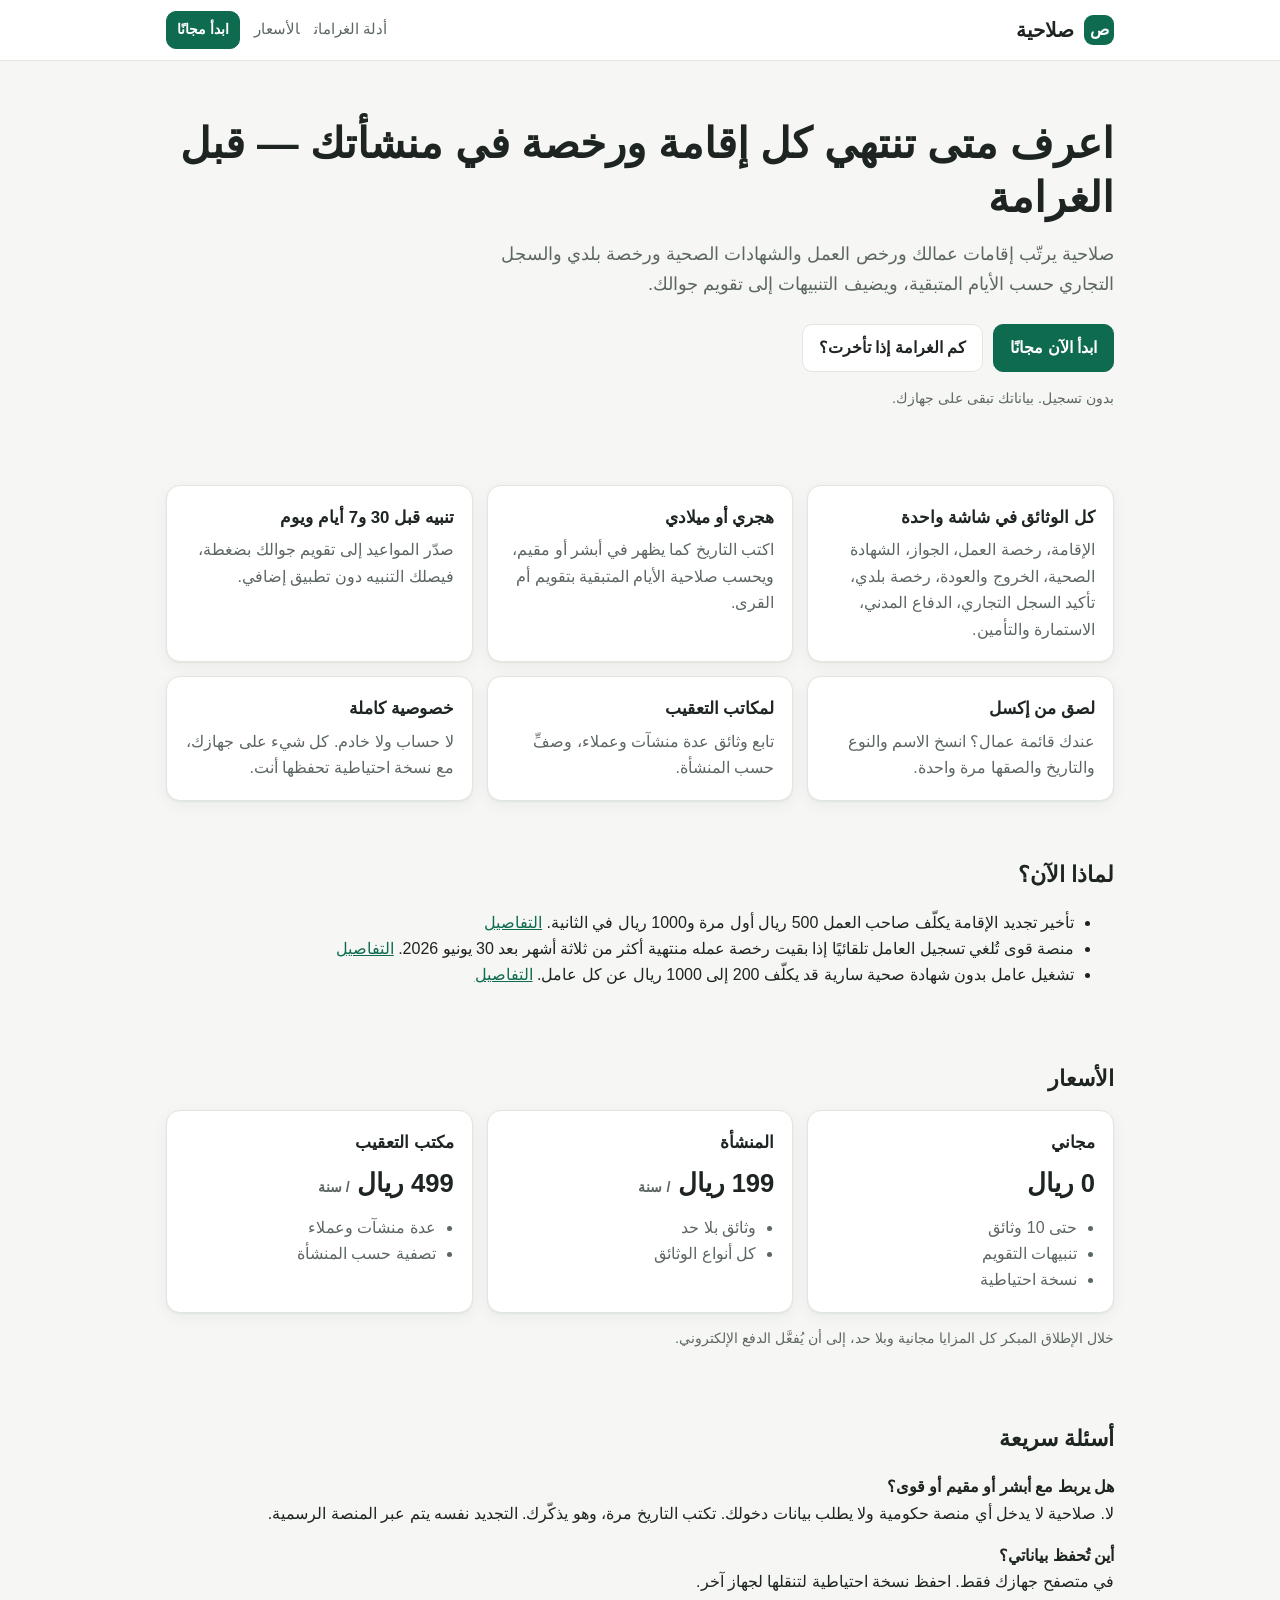
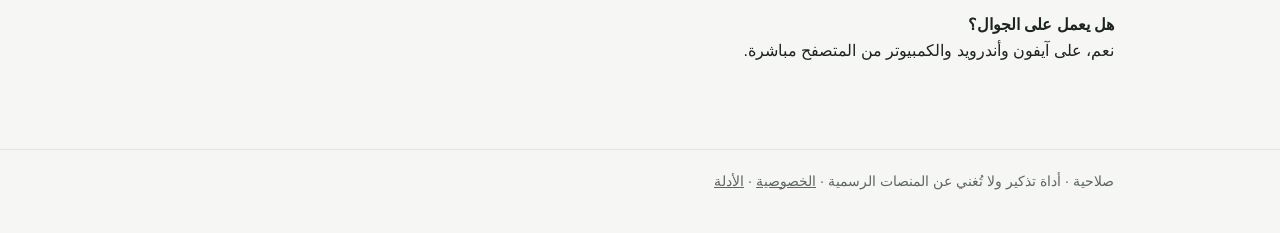
==== index.html @ 32a8ce6b "Salahiya MVP: document-expiry tracker for Saudi establishments Local-first static web app: documents" ====
<!doctype html>
<html lang="ar" dir="rtl">
<head>
<meta charset="utf-8">
<meta name="viewport" content="width=device-width, initial-scale=1">
<meta http-equiv="Content-Security-Policy" content="default-src 'self'; script-src 'self'; style-src 'self'; img-src 'self' data:; connect-src 'none'; object-src 'none'; base-uri 'none'; form-action 'none'">
<title>صلاحية — برنامج تنبيه انتهاء الإقامات والوثائق للمنشآت</title>
<meta name="description" content="تابع إقامات عمالك ورخص العمل والشهادات الصحية ورخصة بلدي والسجل التجاري في شاشة واحدة، مع تنبيهات في تقويم جوالك قبل الانتهاء. مجاني، وبياناتك تبقى على جهازك.">
<link rel="canonical" href="https://ajxzxn.github.io/salahiya/">
<meta property="og:title" content="صلاحية — قبل أن تنتهي الإقامة وتأتي الغرامة">
<meta property="og:description" content="كل وثائق منشأتك وعمالها مرتبة حسب الأيام المتبقية، مع تنبيهات في التقويم.">
<meta property="og:type" content="website">
<meta property="og:url" content="https://ajxzxn.github.io/salahiya/">
<link rel="icon" href="assets/icon.svg" type="image/svg+xml">
<link rel="stylesheet" href="assets/style.css">
</head>
<body>
<header class="top"><div class="wrap">
  <a class="logo" href="./"><span class="mark" aria-hidden="true">ص</span>صلاحية</a>
  <nav class="top"><a href="guides/" class="hide-sm">أدلة الغرامات</a><a href="#pricing" class="hide-sm">الأسعار</a><a class="btn primary small" href="app.html">ابدأ مجانًا</a></nav>
</div></header>

<main class="wrap">
  <section class="hero">
    <h1>اعرف متى تنتهي كل إقامة ورخصة في منشأتك — قبل الغرامة</h1>
    <p class="lead">صلاحية يرتّب إقامات عمالك ورخص العمل والشهادات الصحية ورخصة بلدي والسجل التجاري حسب الأيام المتبقية، ويضيف التنبيهات إلى تقويم جوالك.</p>
    <div class="cta-row"><a class="btn primary" href="app.html">ابدأ الآن مجانًا</a><a class="btn" href="guides/">كم الغرامة إذا تأخرت؟</a></div>
    <p class="note">بدون تسجيل. بياناتك تبقى على جهازك.</p>
  </section>

  <div class="grid3">
    <div class="card"><h3>كل الوثائق في شاشة واحدة</h3><p>الإقامة، رخصة العمل، الجواز، الشهادة الصحية، الخروج والعودة، رخصة بلدي، تأكيد السجل التجاري، الدفاع المدني، الاستمارة والتأمين.</p></div>
    <div class="card"><h3>هجري أو ميلادي</h3><p>اكتب التاريخ كما يظهر في أبشر أو مقيم، ويحسب صلاحية الأيام المتبقية بتقويم أم القرى.</p></div>
    <div class="card"><h3>تنبيه قبل 30 و7 أيام ويوم</h3><p>صدّر المواعيد إلى تقويم جوالك بضغطة، فيصلك التنبيه دون تطبيق إضافي.</p></div>
    <div class="card"><h3>لصق من إكسل</h3><p>عندك قائمة عمال؟ انسخ الاسم والنوع والتاريخ والصقها مرة واحدة.</p></div>
    <div class="card"><h3>لمكاتب التعقيب</h3><p>تابع وثائق عدة منشآت وعملاء، وصفِّ حسب المنشأة.</p></div>
    <div class="card"><h3>خصوصية كاملة</h3><p>لا حساب ولا خادم. كل شيء على جهازك، مع نسخة احتياطية تحفظها أنت.</p></div>
  </div>

  <section class="block">
    <h2>لماذا الآن؟</h2>
    <ul>
      <li>تأخير تجديد الإقامة يكلّف صاحب العمل 500 ريال أول مرة و1000 ريال في الثانية. <a href="guides/iqama-renewal-fine.html">التفاصيل</a></li>
      <li>منصة قوى تُلغي تسجيل العامل تلقائيًا إذا بقيت رخصة عمله منتهية أكثر من ثلاثة أشهر بعد 30 يونيو 2026. <a href="guides/qiwa-expired-work-permit-2026.html">التفاصيل</a></li>
      <li>تشغيل عامل بدون شهادة صحية سارية قد يكلّف 200 إلى 1000 ريال عن كل عامل. <a href="guides/health-certificate-fine.html">التفاصيل</a></li>
    </ul>
  </section>

  <section class="block" id="pricing">
    <h2>الأسعار</h2>
    <div class="price">
      <div class="card"><h3>مجاني</h3><div class="amount">0 ريال</div><ul><li>حتى 10 وثائق</li><li>تنبيهات التقويم</li><li>نسخة احتياطية</li></ul></div>
      <div class="card"><h3>المنشأة</h3><div class="amount">199 ريال <span class="note">/ سنة</span></div><ul><li>وثائق بلا حد</li><li>كل أنواع الوثائق</li></ul></div>
      <div class="card"><h3>مكتب التعقيب</h3><div class="amount">499 ريال <span class="note">/ سنة</span></div><ul><li>عدة منشآت وعملاء</li><li>تصفية حسب المنشأة</li></ul></div>
    </div>
    <p class="note">خلال الإطلاق المبكر كل المزايا مجانية وبلا حد، إلى أن يُفعَّل الدفع الإلكتروني.</p>
  </section>

  <section class="block">
    <h2>أسئلة سريعة</h2>
    <p><b>هل يربط مع أبشر أو مقيم أو قوى؟</b><br>لا. صلاحية لا يدخل أي منصة حكومية ولا يطلب بيانات دخولك. تكتب التاريخ مرة، وهو يذكّرك. التجديد نفسه يتم عبر المنصة الرسمية.</p>
    <p><b>أين تُحفظ بياناتي؟</b><br>في متصفح جهازك فقط. احفظ نسخة احتياطية لتنقلها لجهاز آخر.</p>
    <p><b>هل يعمل على الجوال؟</b><br>نعم، على آيفون وأندرويد والكمبيوتر من المتصفح مباشرة.</p>
  </section>
</main>

<footer class="bottom"><div class="wrap">
  صلاحية · أداة تذكير ولا تُغني عن المنصات الرسمية · <a href="privacy.html">الخصوصية</a> · <a href="guides/">الأدلة</a>
</div></footer>
</body>
</html>
---- assets/style.css ----
:root{
  --bg:#f6f7f4; --surface:#ffffff; --ink:#1d2421; --muted:#5d6762; --line:#e2e6e1;
  --brand:#0f6b4f; --brand-ink:#ffffff; --brand-soft:#e5f2ec;
  --red:#b42318; --red-soft:#fdecea; --amber:#9a5b00; --amber-soft:#fff4dc;
  --blue:#1c5d99; --blue-soft:#e8f0f9; --ok:#1f7a45; --ok-soft:#e7f5ec;
  --radius:14px; --shadow:0 1px 2px rgba(20,30,25,.06),0 4px 16px rgba(20,30,25,.05);
  color-scheme:light;
}
*{box-sizing:border-box}
html{-webkit-text-size-adjust:100%}
body{margin:0;background:var(--bg);color:var(--ink);
  font-family:-apple-system,BlinkMacSystemFont,"SF Arabic","Segoe UI","Noto Sans Arabic","Geeza Pro",Tahoma,sans-serif;
  font-size:16px;line-height:1.65}
a{color:var(--brand)}
.wrap{max-width:980px;margin:0 auto;padding:0 16px}
header.top{background:var(--surface);border-bottom:1px solid var(--line)}
header.top .wrap{display:flex;align-items:center;justify-content:space-between;gap:12px;min-height:60px}
.logo{display:flex;align-items:center;gap:10px;font-weight:800;font-size:1.25rem;color:var(--ink);text-decoration:none}
.logo .mark{width:30px;height:30px;border-radius:9px;background:var(--brand);color:#fff;display:grid;place-items:center;font-size:1rem}
nav.top a{margin-inline-start:14px;text-decoration:none;color:var(--muted);font-size:.95rem}
.btn{display:inline-flex;align-items:center;justify-content:center;gap:6px;border:1px solid var(--line);background:var(--surface);
  color:var(--ink);border-radius:10px;padding:10px 16px;font:inherit;font-weight:600;cursor:pointer;text-decoration:none;min-height:44px}
.btn:hover{border-color:#c9d0ca}
.btn.primary{background:var(--brand);border-color:var(--brand);color:var(--brand-ink)}
.btn.primary:hover{background:#0b5a42}
.btn.danger{color:var(--red)}
.btn.small{padding:6px 10px;min-height:36px;font-size:.9rem}
.btn:focus-visible,input:focus-visible,select:focus-visible,textarea:focus-visible{outline:3px solid #86c5ad;outline-offset:2px}
.hero{padding:56px 0 32px}
.hero h1{font-size:clamp(1.7rem,4.5vw,2.6rem);line-height:1.3;margin:0 0 14px}
.hero p.lead{font-size:1.15rem;color:var(--muted);max-width:640px;margin:0 0 24px}
.cta-row{display:flex;flex-wrap:wrap;gap:10px}
.grid3{display:grid;grid-template-columns:repeat(auto-fit,minmax(240px,1fr));gap:14px;margin:28px 0}
.card{background:var(--surface);border:1px solid var(--line);border-radius:var(--radius);padding:18px;box-shadow:var(--shadow)}
.card h3{margin:0 0 6px;font-size:1.05rem}
.card p{margin:0;color:var(--muted)}
section.block{padding:28px 0}
section.block h2{font-size:1.4rem;margin:0 0 12px}
.price{display:grid;grid-template-columns:repeat(auto-fit,minmax(220px,1fr));gap:14px}
.price .amount{font-size:1.6rem;font-weight:800}
.price ul{padding-inline-start:18px;margin:10px 0 0;color:var(--muted)}
.note{font-size:.9rem;color:var(--muted)}
footer.bottom{border-top:1px solid var(--line);margin-top:40px;padding:20px 0 40px;color:var(--muted);font-size:.9rem}
footer.bottom a{color:var(--muted)}
.banner{border-radius:10px;padding:10px 14px;margin:14px 0;font-size:.95rem}
.banner.info{background:var(--blue-soft);color:var(--blue)}
.banner.test{background:var(--amber-soft);color:var(--amber);font-weight:600}
.banner.warn{background:var(--red-soft);color:var(--red)}
/* app */
.stats{display:grid;grid-template-columns:repeat(4,1fr);gap:10px;margin:16px 0}
.stat{background:var(--surface);border:1px solid var(--line);border-radius:12px;padding:12px;text-align:center;cursor:pointer}
.stat b{display:block;font-size:1.6rem;line-height:1.2}
.stat span{font-size:.85rem;color:var(--muted)}
.stat.expired b{color:var(--red)} .stat.soon b{color:var(--amber)} .stat.mid b{color:var(--blue)} .stat.valid b{color:var(--ok)}
.stat[aria-pressed="true"]{outline:2px solid var(--brand)}
.toolbar{display:flex;flex-wrap:wrap;gap:8px;align-items:center;margin:10px 0}
.toolbar input[type=search]{flex:1 1 200px}
input,select,textarea{font:inherit;color:inherit;background:#fff;border:1px solid var(--line);border-radius:10px;padding:10px 12px;min-height:44px;width:100%}
textarea{min-height:120px}
label{font-weight:600;font-size:.92rem;display:block;margin-bottom:4px}
.form{display:grid;grid-template-columns:repeat(auto-fit,minmax(200px,1fr));gap:12px}
.form .full{grid-column:1/-1}
.seg{display:inline-flex;border:1px solid var(--line);border-radius:10px;overflow:hidden}
.seg button{border:0;background:#fff;padding:8px 12px;font:inherit;cursor:pointer;min-height:40px}
.seg button[aria-pressed="true"]{background:var(--brand);color:#fff}
.hint{font-size:.85rem;color:var(--muted);margin-top:4px;min-height:1.2em}
.hint.err{color:var(--red)}
.list{display:flex;flex-direction:column;gap:8px;margin-top:10px}
.item{background:var(--surface);border:1px solid var(--line);border-radius:12px;padding:12px 14px;display:grid;grid-template-columns:auto 1fr auto;gap:12px;align-items:center}
.pill{border-radius:999px;padding:4px 10px;font-size:.85rem;font-weight:700;white-space:nowrap;text-align:center;min-width:84px}
.pill.expired{background:var(--red-soft);color:var(--red)} .pill.soon{background:var(--amber-soft);color:var(--amber)}
.pill.mid{background:var(--blue-soft);color:var(--blue)} .pill.valid{background:var(--ok-soft);color:var(--ok)}
.item .t{font-weight:700}
.item .s{font-size:.88rem;color:var(--muted)}
.item .acts{display:flex;gap:6px}
.empty{text-align:center;padding:36px 16px;color:var(--muted);background:var(--surface);border:1px dashed var(--line);border-radius:12px}
dialog{border:0;border-radius:16px;padding:0;max-width:560px;width:calc(100% - 32px);box-shadow:0 20px 60px rgba(0,0,0,.25)}
dialog::backdrop{background:rgba(15,25,20,.45)}
dialog .dlg{padding:20px}
dialog h2{margin:0 0 10px;font-size:1.2rem}
.dlg-actions{display:flex;gap:8px;justify-content:flex-start;margin-top:16px;flex-wrap:wrap}
details.fines{margin-top:24px}
details.fines summary{cursor:pointer;font-weight:700}
table.fines{width:100%;border-collapse:collapse;margin-top:10px;font-size:.92rem;background:#fff}
table.fines td,table.fines th{border:1px solid var(--line);padding:8px;text-align:start;vertical-align:top}
.toast{position:fixed;inset-inline:16px;bottom:16px;margin:auto;max-width:420px;background:#1d2421;color:#fff;padding:12px 16px;border-radius:12px;opacity:0;transition:opacity .2s;pointer-events:none;text-align:center}
.toast.show{opacity:1}
article.guide{max-width:760px}
article.guide h1{font-size:clamp(1.5rem,4vw,2.1rem);line-height:1.35}
article.guide h2{font-size:1.25rem;margin-top:28px}
.src{font-size:.85rem;color:var(--muted)}
@media (max-width:560px){
  .stats{grid-template-columns:repeat(2,1fr)}
  .item{grid-template-columns:1fr auto}
  .item .pill{grid-column:1/-1;justify-self:start}
  nav.top a.hide-sm{display:none}
}
.app-h1{margin:18px 0 4px;font-size:1.4rem}
.date-row{display:flex;gap:8px;align-items:center;flex-wrap:wrap}
.date-row input{flex:1 1 160px;width:auto}
.mt{margin-top:14px}
dialog{max-height:calc(100dvh - 24px);overflow-y:auto}
.date-in{text-align:right}
.dlg-actions{position:sticky;bottom:0;background:#fff;padding:12px 0 8px;margin-bottom:-12px}
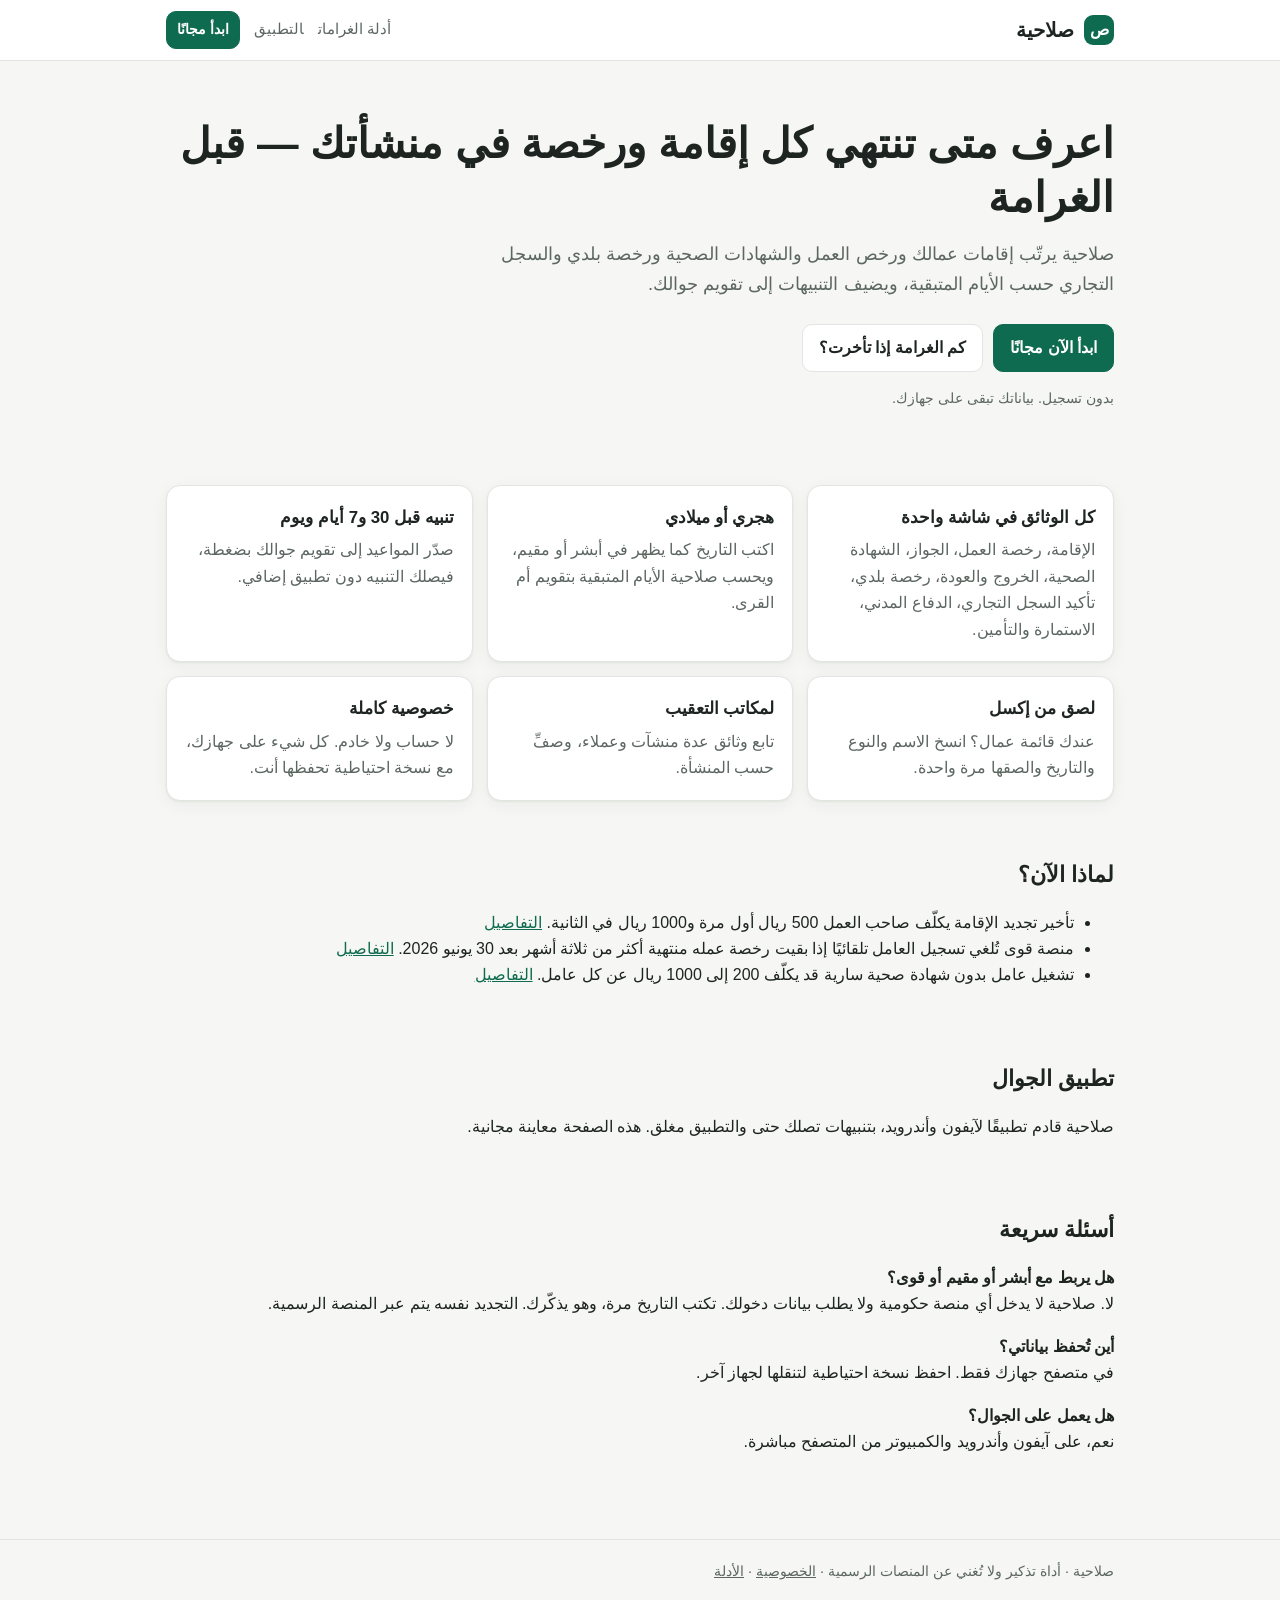
==== commit 08def50f: "Landing: drop prices (static preview only); privacy policy now covers the mobile app Co-Authored-By:" ====
--- a/index.html
+++ b/index.html
@@ -17,7 +17,7 @@
 <body>
 <header class="top"><div class="wrap">
   <a class="logo" href="./"><span class="mark" aria-hidden="true">ص</span>صلاحية</a>
-  <nav class="top"><a href="guides/" class="hide-sm">أدلة الغرامات</a><a href="#pricing" class="hide-sm">الأسعار</a><a class="btn primary small" href="app.html">ابدأ مجانًا</a></nav>
+  <nav class="top"><a href="guides/" class="hide-sm">أدلة الغرامات</a><a href="#apps" class="hide-sm">التطبيق</a><a class="btn primary small" href="app.html">ابدأ مجانًا</a></nav>
 </div></header>
 
 <main class="wrap">
@@ -46,14 +46,9 @@
     </ul>
   </section>
 
-  <section class="block" id="pricing">
-    <h2>الأسعار</h2>
-    <div class="price">
-      <div class="card"><h3>مجاني</h3><div class="amount">0 ريال</div><ul><li>حتى 10 وثائق</li><li>تنبيهات التقويم</li><li>نسخة احتياطية</li></ul></div>
-      <div class="card"><h3>المنشأة</h3><div class="amount">199 ريال <span class="note">/ سنة</span></div><ul><li>وثائق بلا حد</li><li>كل أنواع الوثائق</li></ul></div>
-      <div class="card"><h3>مكتب التعقيب</h3><div class="amount">499 ريال <span class="note">/ سنة</span></div><ul><li>عدة منشآت وعملاء</li><li>تصفية حسب المنشأة</li></ul></div>
-    </div>
-    <p class="note">خلال الإطلاق المبكر كل المزايا مجانية وبلا حد، إلى أن يُفعَّل الدفع الإلكتروني.</p>
+  <section class="block" id="apps">
+    <h2>تطبيق الجوال</h2>
+    <p>صلاحية قادم تطبيقًا لآيفون وأندرويد، بتنبيهات تصلك حتى والتطبيق مغلق. هذه الصفحة معاينة مجانية.</p>
   </section>
 
   <section class="block">
